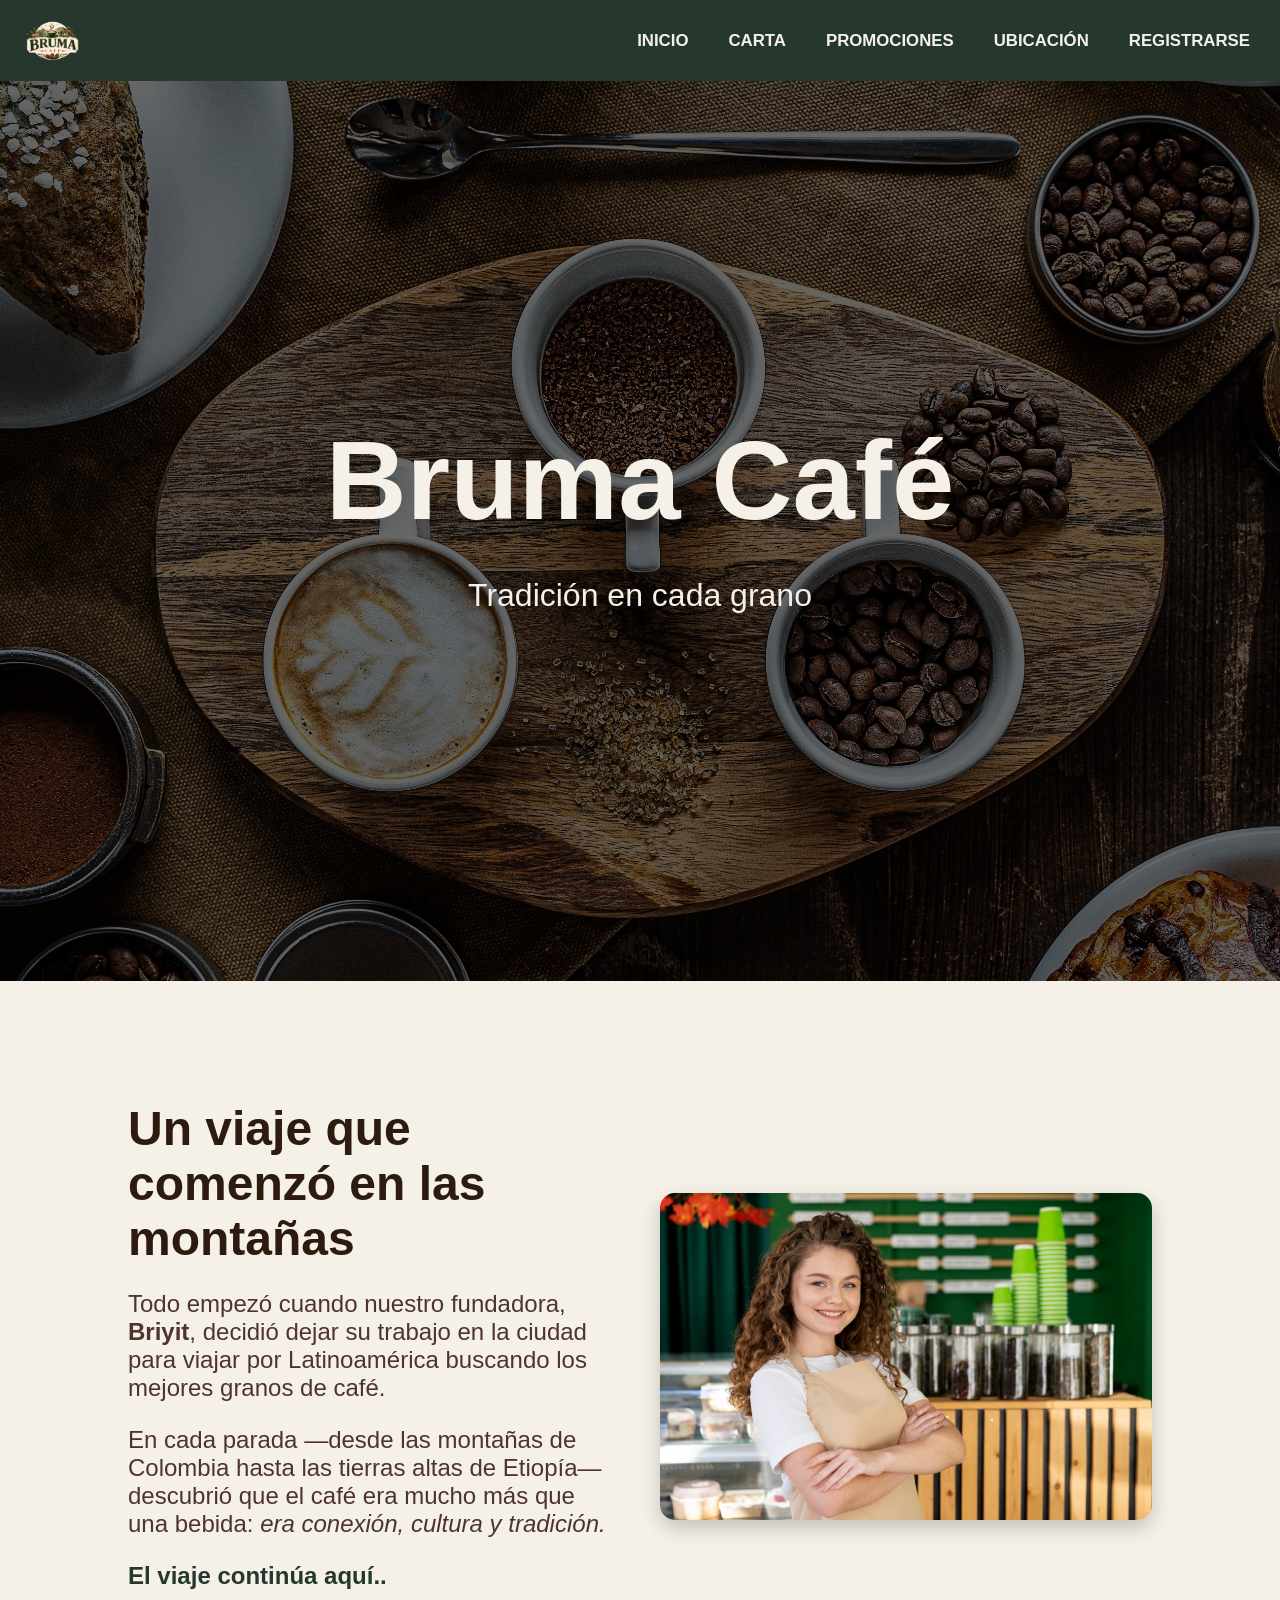
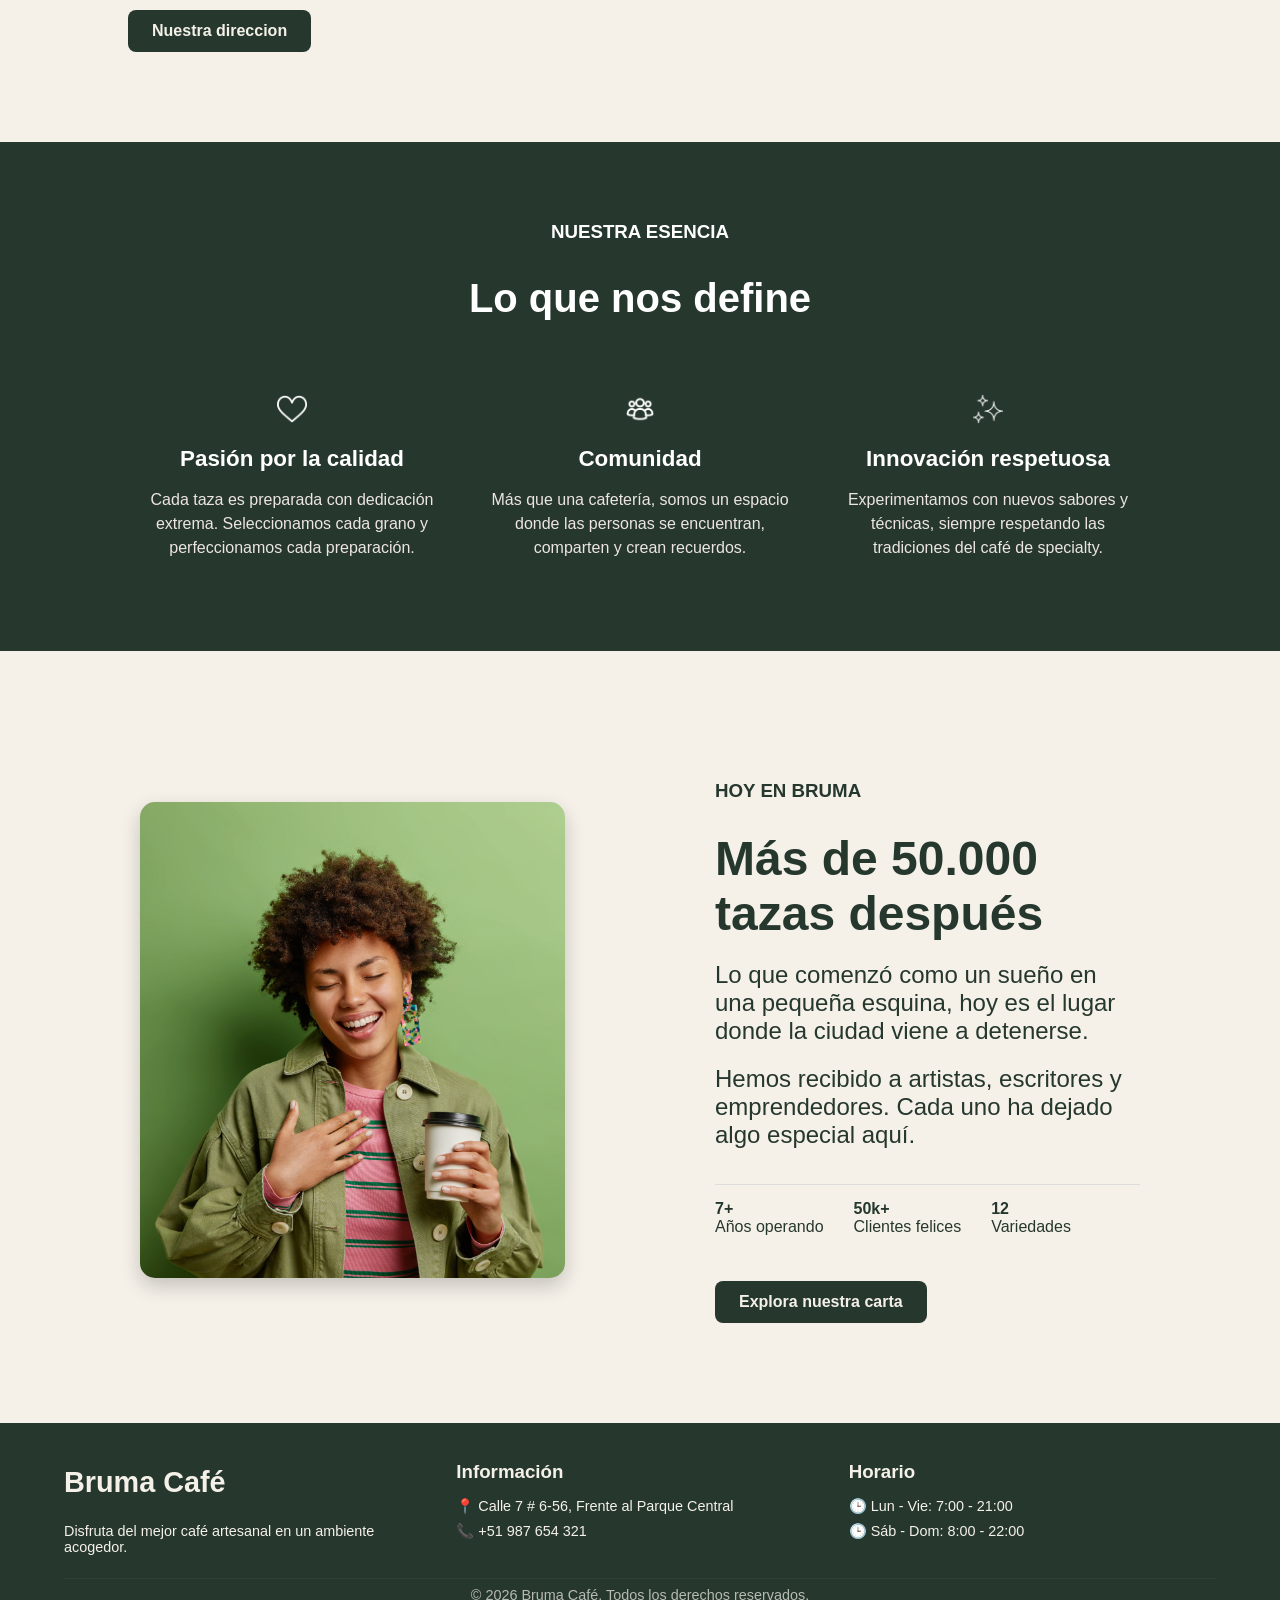
==== web/index.html @ 5864cc87 "Inicio del proyecto CafeteriaFronted" ====
<!DOCTYPE html>
<html>
    <!-- Cabeza de la pagina -->
    <head>
        <title>Bruma Café</title>
        <meta name="viewport" content="width=device-width, initial-scale=1.0">
        <!-- Permite ñ,tildes,etc.. -->
        <meta charset="UTF-8">
        <link href="Style_1.css" rel="stylesheet" type="text/css"/>
        <link href="Style_header.css" rel="stylesheet" type="text/css"/>
        <link href="Style_Footer.css" rel="stylesheet" type="text/css"/>
    </head>

    <body>
        <div class="container">
            <header>
        <div class="logo-area">
            <img src="Imagenes/LOGO1.png" alt="Logo" class="logo"/>
        </div>
        <nav class="menu">
            <a href="index.html">Inicio</a>
            <a href="CATALOGO.html">Carta</a>
            <a href="Promociones.html">Promociones</a>
            <a href="Direccion.html">Ubicación</a>
            <a href="Registrarse.html">Registrarse</a>
        </nav>
    </header>
            <div class="banner-img">
                <div class="banner-text">
                    <h1>Bruma Café</h1>
                    <p>Tradición en cada grano</p>
                </div>
            </div>

            <section class="content1">
                <!-- LADO IZQUIERDO: TEXTO -->
                <div class="left-column">
                    <h1>Un viaje que comenzó en las montañas</h1>

                    <p>
                        Todo empezó cuando nuestro fundadora, <strong>Briyit</strong>, decidió dejar su trabajo en la ciudad para 
                        viajar por Latinoamérica buscando los mejores granos de café. 
                    </p>

                    <p>
                        En cada parada —desde las montañas de Colombia hasta las tierras altas de Etiopía— 
                        descubrió que el café era mucho más que una bebida: <i> era conexión, cultura y tradición. </i>
                    </p>
                    <h2>El viaje continúa aquí..</h2>
                <div class="contenedor-botones"> 
                        <a href="Direccion.html" class="boton">Nuestra direccion</a>
                    </div>
                </div>

                <div class="right-column">
                    <img src="Imagenes/Imagen2_2.jpeg" alt="Café Bruma" class="img2"/>
                </div>
            </section>

            <section class="content2">
                <h3>NUESTRA ESENCIA</h3>
                <h2>Lo que nos define</h2> <br>

                <div class="cards-container">

                    <!-- Tarjeta 1 -->
                    <div class="card">
                        <img src="Imagenes/Icono_1.png" alt="Calidad" class="card-img"/>
                        <h3>Pasión por la calidad</h3>
                        <p>Cada taza es preparada con dedicación extrema. Seleccionamos cada grano y perfeccionamos cada preparación.</p>
                    </div>

                    <!-- Tarjeta 2 -->
                    <div class="card">
                        <img src="Imagenes/Icono_2.png" alt="Comunidad" class="card-img"/>
                        <h3>Comunidad</h3>
                        <p>Más que una cafetería, somos un espacio donde las personas se encuentran, comparten y crean recuerdos.</p>
                    </div>

                    <!-- Tarjeta 3 -->
                    <div class="card">
                        <img src="Imagenes/Icono_3.png" alt="Innovación" class="card-img"/>
                        <h3>Innovación respetuosa</h3>
                        <p>Experimentamos con nuevos sabores y técnicas, siempre respetando las tradiciones del café de specialty.</p>
                    </div>

                </div>
            </section>  

            <section class="content3">

                <!-- Lado de la Imagen -->
                <div class="left-column">
                    <img src="Imagenes/Imagen3_1.jpg" alt="Imagen premio" class="img3"/>
                </div>

                <!-- Lado del Texto -->
                <div class="right-column">
                    <h3>HOY EN BRUMA</h3>
                    <h1>Más de 50.000 tazas después</h1>

                    <p>Lo que comenzó como un sueño en una pequeña esquina, hoy es el lugar donde la ciudad viene a detenerse.</p>
                    <p>Hemos recibido a artistas, escritores y emprendedores. Cada uno ha dejado algo especial aquí.</p>

                    <!-- Los números (Estadísticas) -->
                    <div class="fila-datos">
                        <div class="dato-item">
                            <b>7+</b><br>
                            <span>Años operando</span>
                        </div>
                        <div class="dato-item">
                            <b>50k+</b><br>
                            <span>Clientes felices</span>
                        </div>
                        <div class="dato-item">
                            <b>12</b><br>
                            <span>Variedades</span>
                        </div>
                    </div>

                    <div class="contenedor-botones">
                        <a href="CATALOGO.html" class="boton">Explora nuestra carta</a>
                    </div>
                </div>
            </section>

            <footer class="f-pie">
    <div class="f-fila"> <!-- Ahora se llama fila porque agrupa las columnas -->
        
        <div class="f-columna">
            <h2>Bruma Café</h2>
            <p>Disfruta del mejor café artesanal en un ambiente acogedor.</p>
        </div>

        <div class="f-columna">
            <h3>Información</h3>
            <p>📍 Calle 7 # 6-56, Frente al Parque Central</p>
            <p>📞 +51 987 654 321</p>
        </div>

        <div class="f-columna">
            <h3>Horario</h3>
            <p>🕒 Lun - Vie: 7:00 - 21:00</p>
            <p>🕒 Sáb - Dom: 8:00 - 22:00</p>
        </div>

    </div>

    <div class="f-derechos">
        <hr>
        <p>© 2026 Bruma Café. Todos los derechos reservados.</p>
    </div>
    </footer>
    </body>
</html>
---- web/Style_1.css ----
/* Encabezado */


 

/* Estilos globales */
body{
    font-family:'Arial'; 
    margin:0;                       
    padding:0;   /* Le quita el espacio o aumenta al texto */                   
    color:#26382E;                   
    background-color:#F5F1E9;        
    height:100%; /*Altura*/
    width:100%; 
}

/* Contenedor principal */
.container{
                 
    margin:auto;             
    padding:0px;                    
}

.banner-img {
    width: 100%; /*Ancho*/
    height: 100vh; /* <--- CRÍTICO: Si no pones altura, el texto empuja la imagen hacia abajo */
    
    /* Imagen y capa oscura */
    background: linear-gradient(rgba(0, 0, 0, 0.6), rgba(0, 0, 0, 0.6)), 
                /*Linear-gradient: crea un degradado de colores en línea recta*/
                url('Imagenes/Imagen1_1.jpeg'); 
    background-size: cover;
    background-position: center;

    /* CENTRADO TOTAL */
    display: flex;           /* Convierte el div en un contenedor flexible */
    justify-content: center; /* Centra el texto de izquierda a derecha */
    align-items: center;     /* Centra el texto de ARRIBA a ABAJO */
    text-align: center;
}

.banner-text {
    color: #F5F1E9; /* Tu color crema */
    padding: 20px;
}

.banner-text h1 {
    font-size: 7rem;      
    font-weight: bold;    /* negrita */
    margin: 0;
}

.banner-text p {
    font-size: 2rem;    /* Hace el subtítulo más legible */
}

/* Sección de contenido */
.content1{
    background-color:transparent; /* CAMBIO: Para que luzca el fondo crema del body */
    margin: 40px auto;
    padding: 40px 10%;               
    display:flex;            
    justify-content:center; 
    align-items:flex-start; /*alinea los elementos al inicio del contenedor*/
    gap:40px;               
}
/* Estilo para el título en Laptop */
.content1 h1 {
    font-size: 3rem; /* Tamaño grande para PC */
    margin-bottom: 10px;
    color: #2c1b0e; 
}

/* Estilo para el párrafo en Laptop */
.content1 p {
    font-size: 1.5rem;
    color: #4e342e;
}

.left-column,.right-column {
    flex: 1; /* Toma la mitad del espacio */
    text-align: left;
    position: relative;
    align-self: center; /*centra un elemento específico*/
}

.right-column {
    flex: 1;
    display: flex;
    flex-direction: column;
    justify-content: center;
}

.img2, .img3 {
    width: 100%;
    max-width: 600px;
    border-radius: 15px;
    height: auto;
    box-shadow: 0 8px 20px rgba(0,0,0,0.2);
    transition: transform 0.3s;
}


.content2 {
    background: #26382E;
    color: #fff;
    margin: 50px auto;
    padding: 60px 10%;
    text-align: center;
}

.content2 h2 {
    font-size: 2.5rem;
    margin-bottom: 40px; /*Espacio debajo del elemento*/
}

.cards-container {
    display: flex;
    gap: 20px;
    flex-wrap: wrap; /* Permite que bajen en celular automáticamente */
}

.card {
    flex: 1;
    min-width: 250px; /* Evita que las tarjetas sean demasiado flacas */
    padding: 15px;
}

.card h3 {
    font-size: 1.4rem;
    margin-bottom: 10px;
}

.card p {
    font-size: 1rem;
    line-height: 1.5;
    color: #ede5e1;
}

.card-img{
    width:30px; /* Tamaño del logo */
    vertical-align:middle; /* Alinea el logo con el texto en la misma línea */
}

.content3 {
  display: flex; /* Divide en dos columnas */
  gap: 150px;
  align-items: center;
  font-family: sans-serif;
  max-width: 1000px;
  margin: 40px auto;
  padding: 60px 8%;
}

/* Contenido de texto */
.content3 h1 { 
    font-family: arial;
    font-size: 3rem;
    margin: 10px 0; 
}

.content3 p { 
    font-family: arial;
    font-size: 1.5rem;
    margin: 10px 0; 
}

/* Fila de números */
.fila-datos {
  display: flex; 
  gap: 30px; 
  margin: 25px 0; 
  border-top: 1px solid #ddd; 
  padding-top: 15px;
}

/* Botón simple */
.boton {
  display: inline-block;
  background: #26382E;
  color: #F5F1E9;
  padding: 12px 24px;
  text-decoration: none; /*Eliminar decoraciones, subrayado de enlace*/
  border-radius: 8px;
  transition: 0.3s;
  font-weight: bold;
}

.boton:hover {
    background: #BFD9C3;
    color: #26382E;
    transform: scale(1.05); /*Scale deforma el elemento 1 tamaño normal, 5% más grande*/
}

.contenedor-botones {
    display: flex;
    gap: 15px; /* Espacio entre los botones */
    margin-top: 20px;
}

/* LAPTOPS */
@media (max-width:1024px){

    .banner-text h1{
        font-size:70px;
    }

    .banner-text p{
        font-size:35px;
    }
    
    .banner-img{
        height:75vh;
    }

    .content1 h1,
    .content3 h1{
        font-size:35px;
    }

    .content1 p,
    .content3 p{
        font-size:19px;
    }

    .content2 h2{
        font-size:38px;
    }

    .card h3{
        font-size:24px;
    }

    .card p{
        font-size:17px;
    }

    .fila-datos h2{
        font-size:30px;
    }

    .fila-datos p{
        font-size:17px;
    }

    .boton{
        font-size:17px;
    }
}


/* TABLETS */
@media (max-width:768px){

    .banner-img{
        height:55vh;
    }

    .banner-text h1{
        font-size:45px;
    }

    .banner-text p{
        font-size:18px;
    }

    .content1 h1,
    .content3 h1{
        font-size:32px;
    }

    .content1 p,
    .content3 p{
        font-size:17px;
    }

    .content2 h2{
        font-size:30px;
    }

    .card h3{
        font-size:21px;
    }

    .card p{
        font-size:15px;
    }

    .fila-datos h2{
        font-size:25px;
    }

    .fila-datos p{
        font-size:15px;
    }

    .boton{
        font-size:15px;
        padding:12px 20px;
    }

    .img2,
    .img3{
        width:100%;
        height:350px;
    }

    .content1,
    .content3{
        flex-direction:column;
        text-align:center;
        gap:30px;
    }

    .fila-datos{
    display:flex;
    gap:20px;
    }
}

/* CELULARES */
@media (max-width:480px){

    

    .banner-img{
        height:52vh;
        background-position:center;
    }

    .banner-text h1{
        font-size:50px;
        line-height:1.2;
    }

    .banner-text p{
        font-size:18px;
    }

    .content1 h1,
    .content3 h1{
        font-size:25px;
    }

    .content1 p,
    .content3 p{
        font-size:15px;
        line-height:1.6;
    }

    .content2 h2{
        font-size:25px;
    }

    .card h3{
        font-size:19px;
    }

    .card p{
        font-size:14px;
    }

    .fila-datos h2{
        font-size:22px;
    }

    .fila-datos p{
        font-size:14px;
    }

    .boton{
        width:98%;
        text-align:center;
        font-size:14px;
        padding:12px;
    }

    /* IMÁGENES MEJOR AJUSTADAS */
    .img2,
    .img3{
        display:block; /*Para que ocupe toda la linea*/
        width:100%;
        max-width:360px;
        aspect-ratio:4/3;
        margin:0 auto;
        object-fit:cover;  /*hace que la imagen llene el espacio sin deformarse*/
        object-position:center; /*centra la imagen dentro del espacio*/
        border-radius:15px;
    }

    /* CONTENEDORES */
    .content1,
    .content3{
        flex-direction:column;
        align-items:center;
        text-align:left;
        gap:30px;
        padding:35px 7%;
    }

    .left-column,
    .right-column{
        width:100%;
        display:flex;
        flex-direction:column;
        align-items:center;
    }

    .contenedor-botones{
        display:flex;
        flex-direction:column;
        align-items:center;
        width:100%;
    }

    .fila-datos{
        flex-direction:column;
        text-align:center;
        gap:15px;
        flex-direction:row;
    }
}
---- web/Style_header.css ----
/* =============================================
   HEADER - Igual en todas las páginas
   ============================================= */
header {
    position: sticky;
    top: 0;
    z-index: 1000;
    background-color: #26382E;
    color: #F5F1E9;
    display: flex;
    justify-content: space-between;
    align-items: center;
    padding: 8px 20px;
    width: 100%;
    box-sizing: border-box;
}

/* Logo */
.logo-area {
    display: flex;
    align-items: center;
    flex-shrink: 0;
}

.logo {
    width: 65px;
    height: 65px;
    object-fit: contain;
    border-radius: 0;
}

/* Menú */
.menu {
    display: flex;
    gap: 20px;
    align-items: center;
    background-color: transparent;
    padding: 0;
    margin: 0;
}

/* Enlaces */
.menu a {
    color: #F5F1E9;
    font-family: Arial, sans-serif;
    font-weight: bold;
    font-size: 1.05rem;
    text-decoration: none;
    transition: 0.3s;
    padding: 4px 10px;
    border-radius: 8px;
    text-transform: uppercase;
    white-space: nowrap;
}

.menu a:hover {
    color: #26382E;
    background: #BFD9C3;
}

/* TABLETS */
@media (max-width: 768px) {
    header {
        flex-direction: column;
        align-items: center;
        padding: 10px;
    }

    .logo-area {
        justify-content: center;
        width: 100%;
    }

    .logo {
        width: 55px;
        height: 55px;
    }

    .menu {
        justify-content: center;
        flex-wrap: wrap;
        gap: 12px;
        padding: 8px 0;
        width: 100%;
    }

    .menu a {
        font-size: 1rem;
        padding: 6px 8px;
    }
}

/* CELULARES */
@media (max-width: 480px) {
    .logo {
        width: 50px;
        height: 50px;
    }

    .menu {
        gap: 8px;
    }

    .menu a {
        font-size: 10px;
        padding: 2px 4px;
    }
}
---- web/Style_Footer.css ----
/*Pie de pagina*/
.f-pie {
    background: #26382E;
    color: #F5F1E9;
    padding: 20px 5%;
    font-family: sans-serif;
}

/* La fila que organiza todo en horizontal */
.f-fila {
    display: flex;
    justify-content: space-between; 
    gap: 25px;
}

.f-columna { 
    flex: 1;
    min-width: 180px; /*Define el ancho mínimo que puede tener un elemento*/
}

.f-pie h3 { 
    color: #F5F1E9; 
    margin-bottom: 15px;  /*espacio abajo del elemento*/
}

.f-pie h2 { 
    font-family: 'Arial';
    font-size: 1.8rem;
 }

.f-pie p { font-size: 0.9rem; margin: 8px 0; }

.f-derechos { 
    text-align: center; 
    margin-top: 15px; 
    opacity: 0.7; 
}

.f-derechos hr { 
    border: 0; 
    border-top: 1px solid rgba(255,255,255,0.1); 
    /* Deja espacio debajo de la linea */
    margin-bottom: 8px; 
    opacity:0.6;
}

/* TABLETS */
@media (max-width:768px){

    .f-fila{
        flex-wrap: wrap; /* Permite bajar columnas */
        gap: 30px;
    }

    .f-columna{
        min-width: 250px;
    }

    .f-pie h2{
        font-size: 1.5rem;
    }

    .f-pie h3{
        font-size: 1.1rem;
    }

    .f-pie p{
        font-size: 0.9rem;
    }
}


/*  CELULARES  */
@media (max-width:480px){

    .f-pie{
        padding:20px 6%;
    }

    .f-fila{
        display:grid;
        /*Para dividir en dos columnas iguales*/
        grid-template-columns:1fr 1fr;
        gap:18px;
    }

    /* Selecciona el primer elemento */
    .f-columna:first-child{
        grid-column:1 / 3;
        text-align:center;
        margin-bottom:8px;
    }

    .f-columna{
        min-width:0; /* evita cortes raros */
    }

    .f-pie h2{
        font-size:1rem;
        margin-bottom:8px;
    }

    .f-pie h3{
        font-size:0.8rem;
        margin-bottom:6px;
    }

    .f-pie p{
        font-size:0.7rem;
        line-height:1.5;
        margin:3px 0;
        /*Controla cuando se parten las palabras*/
        word-break:break-word;
    }

    .f-derechos{
        margin-top:12px;
        text-align:center;
    }

    .f-derechos p{
        font-size:0.6rem;
    }
}
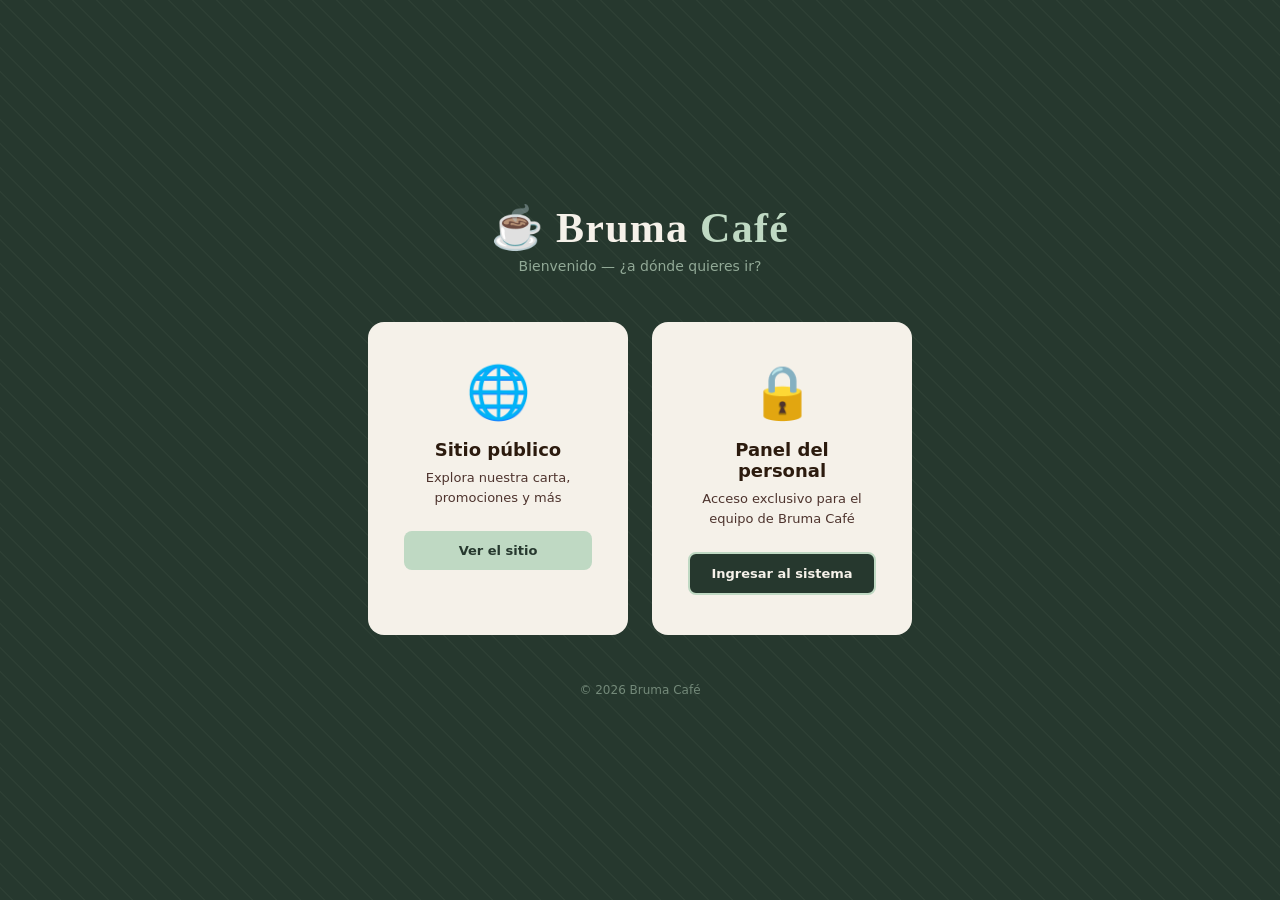
==== commit ab67662b: "Estructura base: index con 2 botones y cliente.html" ====
--- a/web/index.html
+++ b/web/index.html
@@ -1,155 +1,130 @@
 <!DOCTYPE html>
-<html>
-    <!-- Cabeza de la pagina -->
-    <head>
-        <title>Bruma Café</title>
-        <meta name="viewport" content="width=device-width, initial-scale=1.0">
-        <!-- Permite ñ,tildes,etc.. -->
-        <meta charset="UTF-8">
-        <link href="Style_1.css" rel="stylesheet" type="text/css"/>
-        <link href="Style_header.css" rel="stylesheet" type="text/css"/>
-        <link href="Style_Footer.css" rel="stylesheet" type="text/css"/>
-    </head>
+<html lang="es">
+<head>
+  <meta charset="UTF-8">
+  <meta name="viewport" content="width=device-width, initial-scale=1.0">
+  <title>Bruma Café</title>
+  <style>
+    *, *::before, *::after { box-sizing: border-box; margin: 0; padding: 0; }
+    body {
+      font-family: system-ui, sans-serif;
+      min-height: 100vh;
+      background: #26382E;
+      display: flex;
+      flex-direction: column;
+      align-items: center;
+      justify-content: center;
+      padding: 20px;
+      background-image: repeating-linear-gradient(
+        45deg, rgba(191,217,195,.04) 0, rgba(191,217,195,.04) 1px,
+        transparent 0, transparent 50%);
+      background-size: 24px 24px;
+    }
 
-    <body>
-        <div class="container">
-            <header>
-        <div class="logo-area">
-            <img src="Imagenes/LOGO1.png" alt="Logo" class="logo"/>
-        </div>
-        <nav class="menu">
-            <a href="index.html">Inicio</a>
-            <a href="CATALOGO.html">Carta</a>
-            <a href="Promociones.html">Promociones</a>
-            <a href="Direccion.html">Ubicación</a>
-            <a href="Registrarse.html">Registrarse</a>
-        </nav>
-    </header>
-            <div class="banner-img">
-                <div class="banner-text">
-                    <h1>Bruma Café</h1>
-                    <p>Tradición en cada grano</p>
-                </div>
-            </div>
+    /* Logo */
+    .logo-area {
+      text-align: center;
+      margin-bottom: 48px;
+    }
+    .logo-area h1 {
+      font-family: Georgia, serif;
+      font-size: 42px;
+      color: #F5F1E9;
+      letter-spacing: .03em;
+      margin-bottom: 6px;
+    }
+    .logo-area h1 span { color: #BFD9C3; }
+    .logo-area p {
+      font-size: 14px;
+      color: #BFD9C3;
+      opacity: .7;
+    }
 
-            <section class="content1">
-                <!-- LADO IZQUIERDO: TEXTO -->
-                <div class="left-column">
-                    <h1>Un viaje que comenzó en las montañas</h1>
+    /* Tarjetas */
+    .cards {
+      display: flex;
+      gap: 24px;
+      justify-content: center;
+      flex-wrap: wrap;
+    }
+    .card {
+      background: #F5F1E9;
+      border-radius: 16px;
+      padding: 40px 36px;
+      text-align: center;
+      width: 260px;
+      transition: transform .2s;
+    }
+    .card:hover { transform: translateY(-4px); }
+    .card-icon { font-size: 52px; margin-bottom: 16px; }
+    .card h2 {
+      font-size: 18px;
+      font-weight: 700;
+      color: #2C1B0E;
+      margin-bottom: 8px;
+    }
+    .card p {
+      font-size: 13px;
+      color: #4E342E;
+      margin-bottom: 24px;
+      line-height: 1.5;
+    }
+    .btn {
+      display: block;
+      padding: 12px 20px;
+      border-radius: 8px;
+      font-size: 13px;
+      font-weight: 600;
+      text-decoration: none;
+      transition: opacity .15s;
+    }
+    .btn:hover { opacity: .85; }
+    .btn-publico { background: #BFD9C3; color: #26382E; }
+    .btn-admin   { background: #26382E; color: #F5F1E9; border: 2px solid #BFD9C3; }
 
-                    <p>
-                        Todo empezó cuando nuestro fundadora, <strong>Briyit</strong>, decidió dejar su trabajo en la ciudad para 
-                        viajar por Latinoamérica buscando los mejores granos de café. 
-                    </p>
+    /* Footer */
+    .footer {
+      margin-top: 48px;
+      font-size: 12px;
+      color: rgba(191,217,195,.5);
+    }
 
-                    <p>
-                        En cada parada —desde las montañas de Colombia hasta las tierras altas de Etiopía— 
-                        descubrió que el café era mucho más que una bebida: <i> era conexión, cultura y tradición. </i>
-                    </p>
-                    <h2>El viaje continúa aquí..</h2>
-                <div class="contenedor-botones"> 
-                        <a href="Direccion.html" class="boton">Nuestra direccion</a>
-                    </div>
-                </div>
+    /* Responsive */
+    @media (max-width: 600px) {
+      .logo-area h1 { font-size: 32px; }
+      .cards { flex-direction: column; align-items: center; }
+      .card { width: 100%; max-width: 300px; }
+    }
+  </style>
+</head>
+<body>
 
-                <div class="right-column">
-                    <img src="Imagenes/Imagen2_2.jpeg" alt="Café Bruma" class="img2"/>
-                </div>
-            </section>
+  <!-- Logo -->
+  <div class="logo-area">
+    <h1>☕ Bruma <span>Café</span></h1>
+    <p>Bienvenido — ¿a dónde quieres ir?</p>
+  </div>
 
-            <section class="content2">
-                <h3>NUESTRA ESENCIA</h3>
-                <h2>Lo que nos define</h2> <br>
+  <!-- Dos tarjetas -->
+  <div class="cards">
 
-                <div class="cards-container">
-
-                    <!-- Tarjeta 1 -->
-                    <div class="card">
-                        <img src="Imagenes/Icono_1.png" alt="Calidad" class="card-img"/>
-                        <h3>Pasión por la calidad</h3>
-                        <p>Cada taza es preparada con dedicación extrema. Seleccionamos cada grano y perfeccionamos cada preparación.</p>
-                    </div>
-
-                    <!-- Tarjeta 2 -->
-                    <div class="card">
-                        <img src="Imagenes/Icono_2.png" alt="Comunidad" class="card-img"/>
-                        <h3>Comunidad</h3>
-                        <p>Más que una cafetería, somos un espacio donde las personas se encuentran, comparten y crean recuerdos.</p>
-                    </div>
-
-                    <!-- Tarjeta 3 -->
-                    <div class="card">
-                        <img src="Imagenes/Icono_3.png" alt="Innovación" class="card-img"/>
-                        <h3>Innovación respetuosa</h3>
-                        <p>Experimentamos con nuevos sabores y técnicas, siempre respetando las tradiciones del café de specialty.</p>
-                    </div>
-
-                </div>
-            </section>  
-
-            <section class="content3">
-
-                <!-- Lado de la Imagen -->
-                <div class="left-column">
-                    <img src="Imagenes/Imagen3_1.jpg" alt="Imagen premio" class="img3"/>
-                </div>
-
-                <!-- Lado del Texto -->
-                <div class="right-column">
-                    <h3>HOY EN BRUMA</h3>
-                    <h1>Más de 50.000 tazas después</h1>
-
-                    <p>Lo que comenzó como un sueño en una pequeña esquina, hoy es el lugar donde la ciudad viene a detenerse.</p>
-                    <p>Hemos recibido a artistas, escritores y emprendedores. Cada uno ha dejado algo especial aquí.</p>
-
-                    <!-- Los números (Estadísticas) -->
-                    <div class="fila-datos">
-                        <div class="dato-item">
-                            <b>7+</b><br>
-                            <span>Años operando</span>
-                        </div>
-                        <div class="dato-item">
-                            <b>50k+</b><br>
-                            <span>Clientes felices</span>
-                        </div>
-                        <div class="dato-item">
-                            <b>12</b><br>
-                            <span>Variedades</span>
-                        </div>
-                    </div>
-
-                    <div class="contenedor-botones">
-                        <a href="CATALOGO.html" class="boton">Explora nuestra carta</a>
-                    </div>
-                </div>
-            </section>
-
-            <footer class="f-pie">
-    <div class="f-fila"> <!-- Ahora se llama fila porque agrupa las columnas -->
-        
-        <div class="f-columna">
-            <h2>Bruma Café</h2>
-            <p>Disfruta del mejor café artesanal en un ambiente acogedor.</p>
-        </div>
-
-        <div class="f-columna">
-            <h3>Información</h3>
-            <p>📍 Calle 7 # 6-56, Frente al Parque Central</p>
-            <p>📞 +51 987 654 321</p>
-        </div>
-
-        <div class="f-columna">
-            <h3>Horario</h3>
-            <p>🕒 Lun - Vie: 7:00 - 21:00</p>
-            <p>🕒 Sáb - Dom: 8:00 - 22:00</p>
-        </div>
-
+    <div class="card">
+      <div class="card-icon">🌐</div>
+      <h2>Sitio público</h2>
+      <p>Explora nuestra carta, promociones y más</p>
+      <a href="index.html" class="btn btn-publico">Ver el sitio</a>
     </div>
 
-    <div class="f-derechos">
-        <hr>
-        <p>© 2026 Bruma Café. Todos los derechos reservados.</p>
+    <div class="card">
+      <div class="card-icon">🔒</div>
+      <h2>Panel del personal</h2>
+      <p>Acceso exclusivo para el equipo de Bruma Café</p>
+      <a href="sistema/login.html" class="btn btn-admin">Ingresar al sistema</a>
     </div>
-    </footer>
-    </body>
-</html> 
+
+  </div>
+
+  <div class="footer">© 2026 Bruma Café</div>
+
+</body>
+</html>
